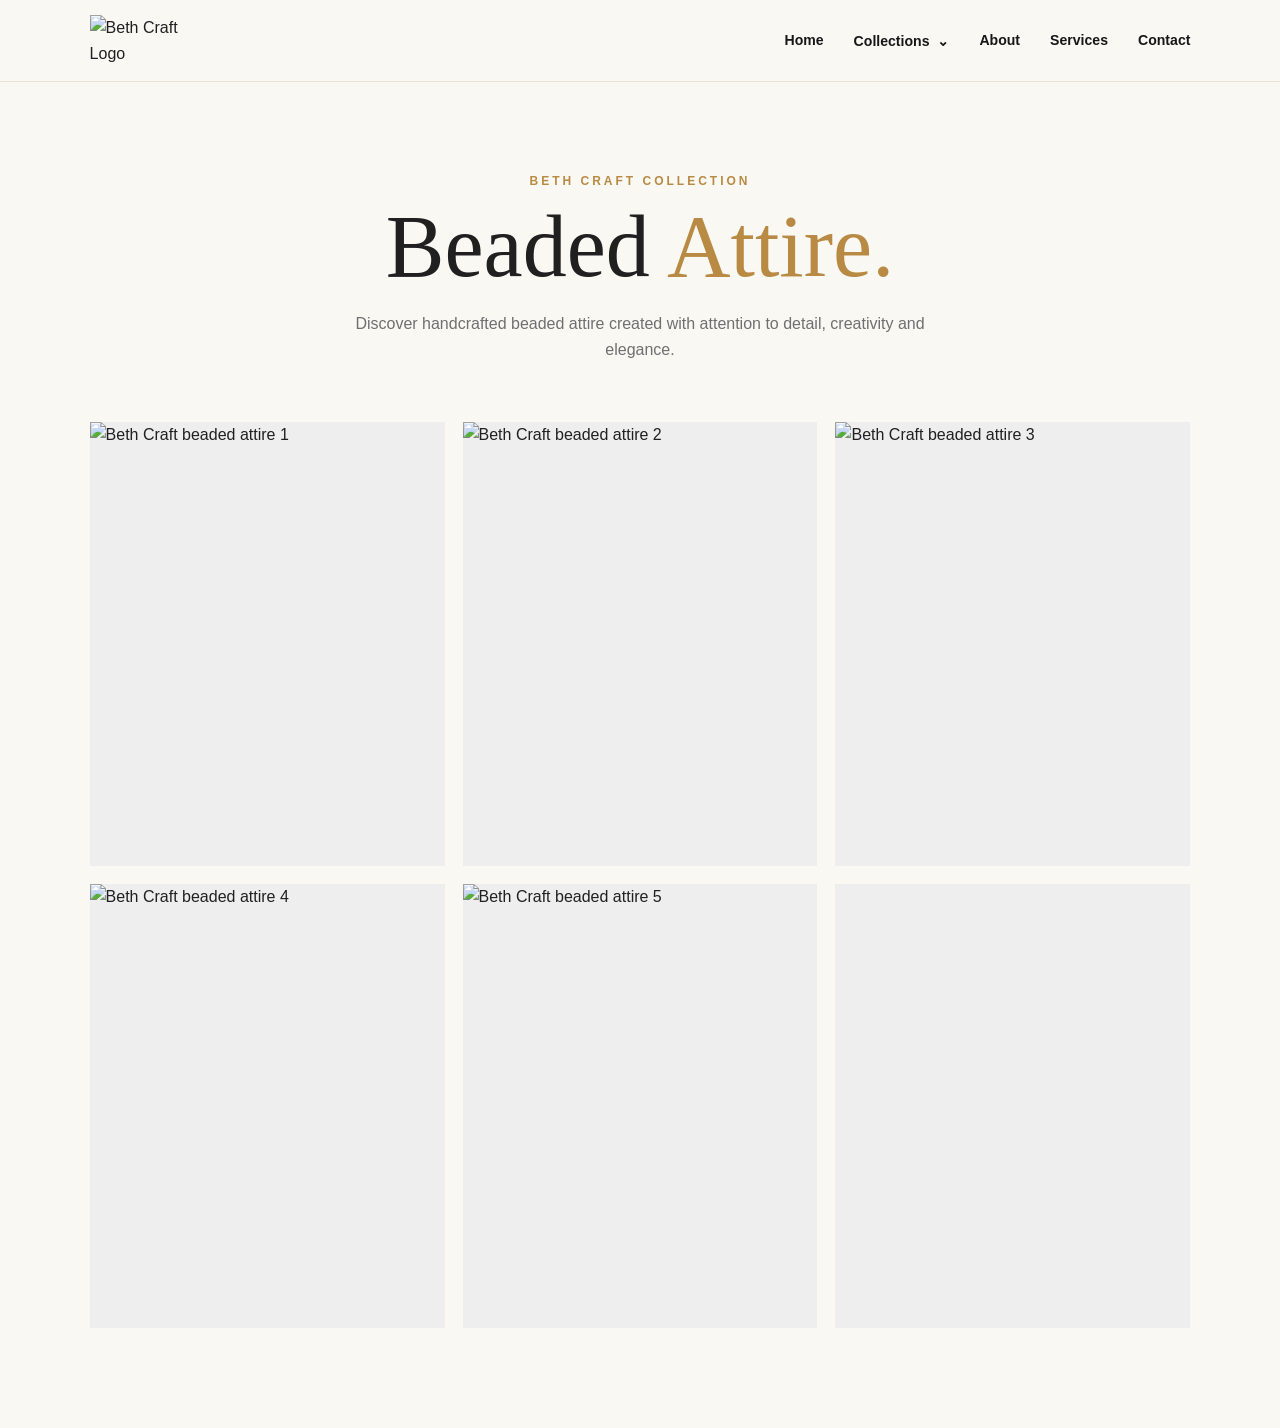
==== attire.html @ a70a7454 "Add files via upload" ====
<!DOCTYPE html>
<html lang="en">
<head>
    <meta charset="UTF-8">
    <meta name="viewport" content="width=device-width, initial-scale=1.0">
    <title>Beaded Attire | Beth Craft</title>
    <link rel="stylesheet" href="style.css">
</head>

<body>

<header class="navbar">

    <a href="index.html" class="logo">
        <img src="images/logo.png" alt="Beth Craft Logo">
    </a>

    <nav class="nav-links" id="navLinks">

        <a href="index.html">Home</a>

        <div class="dropdown">

            <button class="dropdown-btn">
                Collections <span>⌄</span>
            </button>

            <div class="dropdown-menu">
                <a href="attire.html">Beaded Attire</a>
                <a href="bags.html">Beaded Bags</a>
                <a href="accessories.html">Accessories</a>
                <a href="cloth.html">Beaded Cloth</a>
                <a href="others.html">Other Designs</a>
            </div>

        </div>

        <a href="index.html#about">About</a>
        <a href="index.html#services">Services</a>
        <a href="index.html#contact">Contact</a>

    </nav>

    <button class="menu-btn" id="menuBtn">☰</button>

</header>


<main>

<section class="collection-page">

    <div class="collection-header">

        <p class="eyebrow">BETH CRAFT COLLECTION</p>

        <h1>Beaded <span>Attire.</span></h1>

        <p>
            Discover handcrafted beaded attire created with
            attention to detail, creativity and elegance.
        </p>

    </div>


    <div class="gallery-grid">

        <div class="gallery-item"><img src="images/attire/attire1.jpg" alt="Beth Craft beaded attire 1"></div>
        <div class="gallery-item"><img src="images/attire/attire2.jpg" alt="Beth Craft beaded attire 2"></div>
        <div class="gallery-item"><img src="images/attire/attire3.jpg" alt="Beth Craft beaded attire 3"></div>
        <div class="gallery-item"><img src="images/attire/attire4.jpg" alt="Beth Craft beaded attire 4"></div>
        <div class="gallery-item"><img src="images/attire/attire5.jpg" alt="Beth Craft beaded attire 5"></div>
        <div class="gallery-item"><img src="images/attire/attire6.jpg" alt="
---- style.css ----
/* =========================================================
   BETH CRAFT — VERSION 1
   Main Website Styles
========================================================= */


/* =========================
   RESET
========================= */

* {
    margin: 0;
    padding: 0;
    box-sizing: border-box;
}

html {
    scroll-behavior: smooth;
}

body {
    font-family: Arial, Helvetica, sans-serif;
    background: #faf8f3;
    color: #202020;
    line-height: 1.6;
}

a {
    color: inherit;
    text-decoration: none;
}

button {
    font: inherit;
}

img {
    max-width: 100%;
    display: block;
}


/* =========================
   VARIABLES
========================= */

:root {
    --dark: #171717;
    --dark-soft: #242424;
    --gold: #b88a44;
    --gold-light: #d4ad6a;
    --cream: #faf8f3;
    --white: #ffffff;
    --grey: #6f6f6f;
    --border: #e7e1d6;
    --shadow: 0 15px 40px rgba(0, 0, 0, 0.08);
}


/* =========================
   GENERAL
========================= */

.section {
    padding: 100px 7%;
}

.section-heading {
    max-width: 700px;
    margin: 0 auto 55px;
    text-align: center;
}

.eyebrow {
    color: var(--gold);
    font-size: 0.75rem;
    font-weight: 700;
    letter-spacing: 3px;
    margin-bottom: 12px;
    text-transform: uppercase;
}

.section-heading h2 {
    font-family: Georgia, "Times New Roman", serif;
    font-size: clamp(2.2rem, 5vw, 4rem);
    line-height: 1.1;
    margin-bottom: 18px;
}

.section-heading h2 span,
.hero h1 span,
.contact-content h2 span {
    color: var(--gold);
}

.section-heading > p:last-child {
    color: var(--grey);
}


/* =========================
   NAVBAR
========================= */

.navbar {
    position: sticky;
    top: 0;
    z-index: 1000;

    height: 82px;
    padding: 0 7%;

    display: flex;
    align-items: center;
    justify-content: space-between;

    background: rgba(250, 248, 243, 0.96);
    border-bottom: 1px solid var(--border);
    backdrop-filter: blur(12px);
}

.logo img {
    width: 95px;
    height: auto;
}

.nav-links {
    display: flex;
    align-items: center;
    gap: 30px;
}

.nav-links > a,
.dropdown-btn {
    color: var(--dark);
    font-size: 0.88rem;
    font-weight: 600;
    transition: 0.3s ease;
}

.nav-links > a:hover,
.dropdown-btn:hover {
    color: var(--gold);
}


/* =========================
   DROPDOWN
========================= */

.dropdown {
    position: relative;
}

.dropdown-btn {
    border: none;
    background: transparent;
    cursor: pointer;
}

.dropdown-btn span {
    margin-left: 4px;
}

.dropdown-menu {
    position: absolute;
    top: calc(100% + 20px);
    left: 50%;
    transform: translateX(-50%) translateY(10px);

    width: 210px;
    padding: 10px;

    background: var(--white);
    border: 1px solid var(--border);
    box-shadow: var(--shadow);

    opacity: 0;
    visibility: hidden;
    pointer-events: none;

    transition: 0.3s ease;
}

.dropdown:hover .dropdown-menu {
    opacity: 1;
    visibility: visible;
    pointer-events: auto;
    transform: translateX(-50%) translateY(0);
}

.dropdown-menu a {
    display: block;
    padding: 12px 14px;

    color: var(--dark);
    font-size: 0.85rem;

    transition: 0.25s ease;
}

.dropdown-menu a:hover {
    background: var(--cream);
    color: var(--gold);
    padding-left: 20px;
}


/* =========================
   MOBILE MENU BUTTON
========================= */

.menu-btn {
    display: none;

    border: none;
    background: none;

    font-size: 1.8rem;
    cursor: pointer;
    color: var(--dark);
}


/* =========================
   HERO
========================= */

.hero {
    min-height: calc(100vh - 82px);

    padding: 80px 7%;

    display: flex;
    align-items: center;

    position: relative;
    overflow: hidden;

    background:
        radial-gradient(circle at 85% 25%, rgba(184, 138, 68, 0.12), transparent 25%),
        var(--cream);
}

.hero-content {
    max-width: 760px;
    position: relative;
    z-index: 2;
}

.hero h1 {
    font-family: Georgia, "Times New Roman", serif;
    font-size: clamp(3.2rem, 7vw, 6.5rem);
    line-height: 0.98;
    font-weight: 500;
    margin-bottom: 28px;
}

.hero-text {
    max-width: 580px;
    color: var(--grey);
    font-size: 1.05rem;
    margin-bottom: 35px;
}

.hero-buttons {
    display: flex;
    flex-wrap: wrap;
    gap: 14px;
}

.btn {
    display: inline-flex;
    align-items: center;
    justify-content: center;

    min-height: 52px;
    padding: 0 25px;

    font-size: 0.85rem;
    font-weight: 700;

    transition: 0.3s ease;
}

.primary-btn {
    color: var(--white);
    background: var(--dark);
}

.primary-btn:hover {
    background: var(--gold);
    transform: translateY(-3px);
}

.secondary-btn {
    color: var(--dark);
    border: 1px solid var(--dark);
}

.secondary-btn:hover {
    background: var(--dark);
    color: var(--white);
    transform: translateY(-3px);
}


/* =========================
   HERO DECORATION
========================= */

.hero-decoration {
    position: absolute;
    right: 5%;
    top: 50%;

    width: 420px;
    height: 420px;

    transform: translateY(-50%);
    border: 1px solid rgba(184, 138, 68, 0.3);
    border-radius: 50%;
}

.hero-decoration::before {
    content: "";
    position: absolute;
    inset: 45px;

    border: 1px solid rgba(184, 138, 68, 0.35);
    border-radius: 50%;
}

.bead {
    position: absolute;

    width: 55px;
    height: 55px;

    border-radius: 50%;

    background: var(--gold);
    box-shadow:
        inset -7px -7px 15px rgba(0, 0, 0, 0.12),
        0 8px 20px rgba(0, 0, 0, 0.12);
}

.bead-one {
    top: 10%;
    left: 42%;
}

.bead-two {
    right: 4%;
    top: 45%;
    width: 35px;
    height: 35px;
}

.bead-three {
    bottom: 12%;
    left: 30%;
    width: 42px;
    height: 42px;
}

.bead-four {
    left: 4%;
    top: 42%;
    width: 28px;
    height: 28px;
}


/* =========================
   ABOUT
========================= */

.about {
    background: var(--white);
}

.about-grid {
    max-width: 1100px;
    margin: auto;

    display: grid;
    grid-template-columns: 0.9fr 1.1fr;
    gap: 80px;
    align-items: center;
}

.about-image {
    min-height: 470px;

    display: grid;
    place-items: center;

    background:
        linear-gradient(135deg, rgba(184, 138, 68, 0.18), transparent),
        var(--dark);
}

.about-placeholder {
    width: 230px;
    height: 230px;

    display: grid;
    place-items: center;

    border: 1px solid rgba(255,255,255,0.4);
    border-radius: 50%;

    color: var(--gold-light);
    font-family: Georgia, serif;
    font-size: 4rem;
}

.about-content > p {
    color: var(--grey);
    margin-bottom: 20px;
}

.about-features {
    margin-top: 35px;

    display: flex;
    flex-wrap: wrap;
    gap: 35px;
}

.about-features div {
    display: flex;
    flex-direction: column;
}

.about-features strong {
    color: var(--gold);
    font-size: 0.75rem;
}

.about-features span {
    font-weight: 700;
    font-size: 0.9rem;
}


/* =========================
   COLLECTIONS
========================= */

.collections {
    background: var(--cream);
}

.collection-grid {
    max-width: 1200px;
    margin: auto;

    display: grid;
    grid-template-columns: repeat(3, 1fr);
    gap: 20px;
}

.collection-card {
    min-height: 300px;
    padding: 35px;

    position: relative;
    overflow: hidden;

    display: flex;
    flex-direction: column;
    justify-content: flex-end;

    background: var(--white);
    border: 1px solid var(--border);

    transition: 0.4s ease;
}

.collection-card:nth-child(4),
.collection-card:nth-child(5) {
    grid-column: span 1;
}

.collection-card:hover {
    transform: translateY(-8px);
    box-shadow: var(--shadow);
    border-color: var(--gold-light);
}

.collection-number {
    position: absolute;
    top: 25px;
    right: 30px;

    color: #ddd;
    font-family: Georgia, serif;
    font-size: 2rem;
}

.collection-icon {
    margin-bottom: auto;

    color: var(--gold);
    font-size: 2.2rem;
}

.collection-card h3 {
    font-family: Georgia, serif;
    font-size: 1.65rem;
    margin-bottom: 10px;
}

.collection-card p {
    max-width: 300px;
    color: var(--grey);
    font-size: 0.9rem;
}

.view-link {
    margin-top: 22px;

    color: var(--gold);
    font-size: 0.78rem;
    font-weight: 700;
    letter-spacing: 1px;
}


/* =========================
   SERVICES
========================= */

.services {
    background: var(--dark);
    color: var(--white);
}

.services .section-heading > p:last-child {
    color: #aaa;
}

.services-grid {
    max-width: 1100px;
    margin: auto;

    display: grid;
    grid-template-columns: repeat(3, 1fr);
    gap: 20px;
}

.service-card {
    padding: 40px 30px;

    border: 1px solid rgba(255,255,255,0.12);

    transition: 0.3s ease;
}

.service-card:hover {
    border-color: var(--gold);
    transform: translateY(-5px);
}

.service-number {
    color: var(--gold);
    font-size: 0.75rem;
    font-weight: 700;
}

.service-card h3 {
    margin: 30px 0 15px;

    font-family: Georgia, serif;
    font-size: 1.5rem;
}

.service-card p {
    color: #aaa;
    font-size: 0.9rem;
}

.order-note {
    max-width: 1100px;
    margin: 45px auto 0;

    padding: 30px;

    display: flex;
    justify-content: space-between;
    align-items: center;
    gap: 30px;

    background: #202020;
    border: 1px solid rgba(255,255,255,0.1);
}

.order-note strong {
    font-family: Georgia, serif;
    font-size: 1.2rem;
}

.order-note p {
    margin-top: 5px;
    color: #aaa;
    font-size: 0.85rem;
}


/* =========================
   REVIEWS
========================= */

.reviews {
    background: var(--white);
}

.reviews-grid {
    max-width: 1100px;
    margin: auto;

    display: grid;
    grid-template-columns: repeat(3, 1fr);
    gap: 20px;
}

.review-card {
    padding: 35px;

    background: var(--cream);
    border: 1px solid var(--border);
}

.stars {
    color: var(--gold);
    letter-spacing: 4px;
    margin-bottom: 20px;
}

.review-card p {
    color: var(--grey);
    font-size: 0.92rem;
    margin-bottom: 25px;
}

.review-card h4 {
    font-size: 0.85rem;
}

.review-note {
    margin-top: 30px;
    text-align: center;
    color: var(--grey);
    font-size: 0.8rem;
}


/* =========================
   CONTACT
========================= */

.contact {
    background: var(--cream);
}

.contact-box {
    max-width: 1150px;
    margin: auto;

    padding: 70px;

    display: grid;
    grid-template-columns: 1fr 1fr;
    gap: 70px;

    background: var(--dark);
    color: var(--white);
}

.contact-content h2 {
    font-family: Georgia, serif;
    font-size: clamp(2.2rem, 4vw, 3.8rem);
    line-height: 1.1;
    margin-bottom: 20px;
}

.contact-content > p:last-child {
    max-width: 500px;
    color: #aaa;
}

.contact-links {
    display: flex;
    flex-direction: column;
}

.contact-link {
    padding: 20px 0;

    display: flex;
    justify-content: space-between;
    gap: 20px;

    border-bottom: 1px solid rgba(255,255,255,0.12);

    transition: 0.3s ease;
}

.contact-link:hover {
    padding-left: 10px;
}

.contact-link span {
    color: #aaa;
    font-size: 0.8rem;
}

.contact-link strong {
    color: var(--gold-light);
    font-size: 0.85rem;
}


/* =========================
   FOOTER
========================= */

.footer {
    padding: 55px 7% 30px;

    text-align: center;

    background: #111;
    color: var(--white);
}

.footer-logo img {
    width: 100px;
    margin: 0 auto 15px;
}

.footer > p {
    color: #999;
    font-size: 0.8rem;
}

.footer-socials {
    margin: 25px 0;

    display: flex;
    justify-content: center;
    flex-wrap: wrap;
    gap: 25px;
}

.footer-socials a {
    color: #bbb;
    font-size: 0.8rem;

    transition: 0.3s ease;
}

.footer-socials a:hover {
    color: var(--gold-light);
}

.copyright {
    padding-top: 25px;

    border-top: 1px solid rgba(255,255,255,0.1);

    font-size: 0.7rem !important;
}


/* =========================
   ANIMATIONS
========================= */

.hero-content,
.section-heading,
.collection-card,
.service-card,
.review-card,
.contact-box {
    animation: fadeUp 0.8s ease both;
}

@keyframes fadeUp {

    from {
        opacity: 0;
        transform: translateY(25px);
    }

    to {
        opacity: 1;
        transform: translateY(0);
    }

}


/* =========================
   TABLET
========================= */

@media (max-width: 900px) {

    .nav-links {
        gap: 18px;
    }

    .hero-decoration {
        opacity: 0.35;
        right: -120px;
    }

    .about-grid {
        grid-template-columns: 1fr;
        gap: 45px;
    }

    .about-image {
        min-height: 350px;
    }

    .collection-grid {
        grid-template-columns: repeat(2, 1fr);
    }

    .services-grid,
    .reviews-grid {
        grid-template-columns: 1fr;
    }

    .contact-box {
        grid-template-columns: 1fr;
        padding: 50px;
        gap: 40px;
    }

}


/* =========================
   MOBILE
========================= */

@media (max-width: 700px) {

    .section {
        padding: 75px 6%;
    }


    /* NAVIGATION */

    .navbar {
        height: 72px;
        padding: 0 6%;
    }

    .logo img {
        width: 80px;
    }

    .menu-btn {
        display: block;
    }

    .nav-links {
        position: absolute;
        top: 72px;
        left: 0;

        width: 100%;

        padding: 20px 6% 30px;

        display: flex;
        flex-direction: column;
        align-items: stretch;
        gap: 0;

        background: var(--cream);
        border-bottom: 1px solid var(--border);

        opacity: 0;
        visibility: hidden;
        pointer-events: none;

        transform: translateY(-10px);
        transition: 0.3s ease;
    }

    .nav-links.active {
        opacity: 1;
        visibility: visible;
        pointer-events: auto;
        transform: translateY(0);
    }

    .nav-links > a,
    .dropdown-btn {
        width: 100%;
        padding: 15px 0;
        text-align: left;
        border-bottom: 1px solid var(--border);
    }

    .dropdown-menu {
        position: static;

        width: 100%;
        padding: 0;

        transform: none;
        box-shadow: none;
        border: none;

        background: transparent;

        opacity: 1;
        visibility: visible;
        pointer-events: auto;
    }

    .dropdown-menu a {
        padding: 12px 15px;
        border-bottom: 1px solid var(--border);
    }

    .dropdown:hover .dropdown-menu {
        transform: none;
    }


    /* HERO */

    .hero {
        min-height: 90vh;
        padding: 70px 6%;
    }

    .hero h1 {
        font-size: clamp(3rem, 14vw, 5rem);
    }

    .hero-text {
        font-size: 0.95rem;
    }

    .hero-decoration {
        width: 280px;
        height: 280px;

        right: -130px;
        top: 60%;
    }

    .hero-buttons {
        flex-direction: column;
        align-items: stretch;
    }

    .btn {
        width: 100%;
    }


    /* ABOUT */

    .about-image {
        min-height: 300px;
    }

    .about-features {
        gap: 25px;
    }


    /* COLLECTIONS */

    .collection-grid {
        grid-template-columns: 1fr;
    }

    .collection-card {
        min-height: 280px;
    }


    /* SERVICES */

    .order-note {
        flex-direction: column;
        align-items: stretch;
    }


    /* CONTACT */

    .contact-box {
        padding: 35px 25px;
    }

    .contact-link {
        flex-direction: column;
        gap: 5px;
    }

}


/* =========================
   SMALL PHONES
========================= */

@media (max-width: 400px) {

    .hero h1 {
        font-size: 2.8rem;
    }

    .section-heading h2 {
        font-size: 2.2rem;
    }

    .about-placeholder {
        width: 180px;
        height: 180px;
        font-size: 3rem;
    }

}
/* =========================
   SCROLL REVEAL
========================= */

.reveal {
    opacity: 0;
    transform: translateY(30px);
    transition: opacity 0.8s ease, transform 0.8s ease;
}

.reveal.show {
    opacity: 1;
    transform: translateY(0);
}
/* =========================================================
   COLLECTION / GALLERY PAGES
========================================================= */

.collection-page {
    min-height: 100vh;
    padding: 90px 7% 100px;
    background: var(--cream);
}

.collection-header {
    max-width: 750px;
    margin: 0 auto 60px;
    text-align: center;
}

.collection-header h1 {
    font-family: Georgia, "Times New Roman", serif;
    font-size: clamp(3rem, 7vw, 5.5rem);
    line-height: 1;
    font-weight: 500;
    margin-bottom: 20px;
}

.collection-header h1 span {
    color: var(--gold);
}

.collection-header > p:last-child {
    max-width: 600px;
    margin: auto;
    color: var(--grey);
}


/* IMAGE GALLERY */

.gallery-grid {
    max-width: 1250px;
    margin: 0 auto;

    display: grid;
    grid-template-columns: repeat(3, 1fr);
    gap: 18px;
}

.gallery-item {
    position: relative;
    overflow: hidden;

    background: #eee;

    aspect-ratio: 4 / 5;

    cursor: pointer;
}

.gallery-item img {
    width: 100%;
    height: 100%;

    object-fit: cover;

    transition: transform 0.6s ease;
}

.gallery-item:hover img {
    transform: scale(1.06);
}


/* ENQUIRY SECTION */

.collection-cta {
    max-width: 850px;
    margin: 80px auto 0;

    padding: 55px 30px;

    text-align: center;

    background: var(--dark);
    color: var(--white);
}

.collection-cta h2 {
    font-family: Georgia, "Times New Roman", serif;
    font-size: clamp(2rem, 4vw, 3rem);
    margin-bottom: 12px;
}

.collection-cta p {
    max-width: 550px;
    margin: 0 auto 25px;

    color: #aaa;
}


/* COLLECTION MOBILE */

@media (max-width: 800px) {

    .collection-page {
        padding: 70px 6%;
    }

    .gallery-grid {
        grid-template-columns: repeat(2, 1fr);
        gap: 12px;
    }

}


@media (max-width: 500px) {

    .gallery-grid {
        grid-template-columns: 1fr;
    }

    .collection-header h1 {
        font-size: 3.2rem;
    }

    .collection-cta {
        padding: 40px 20px;
    }

}
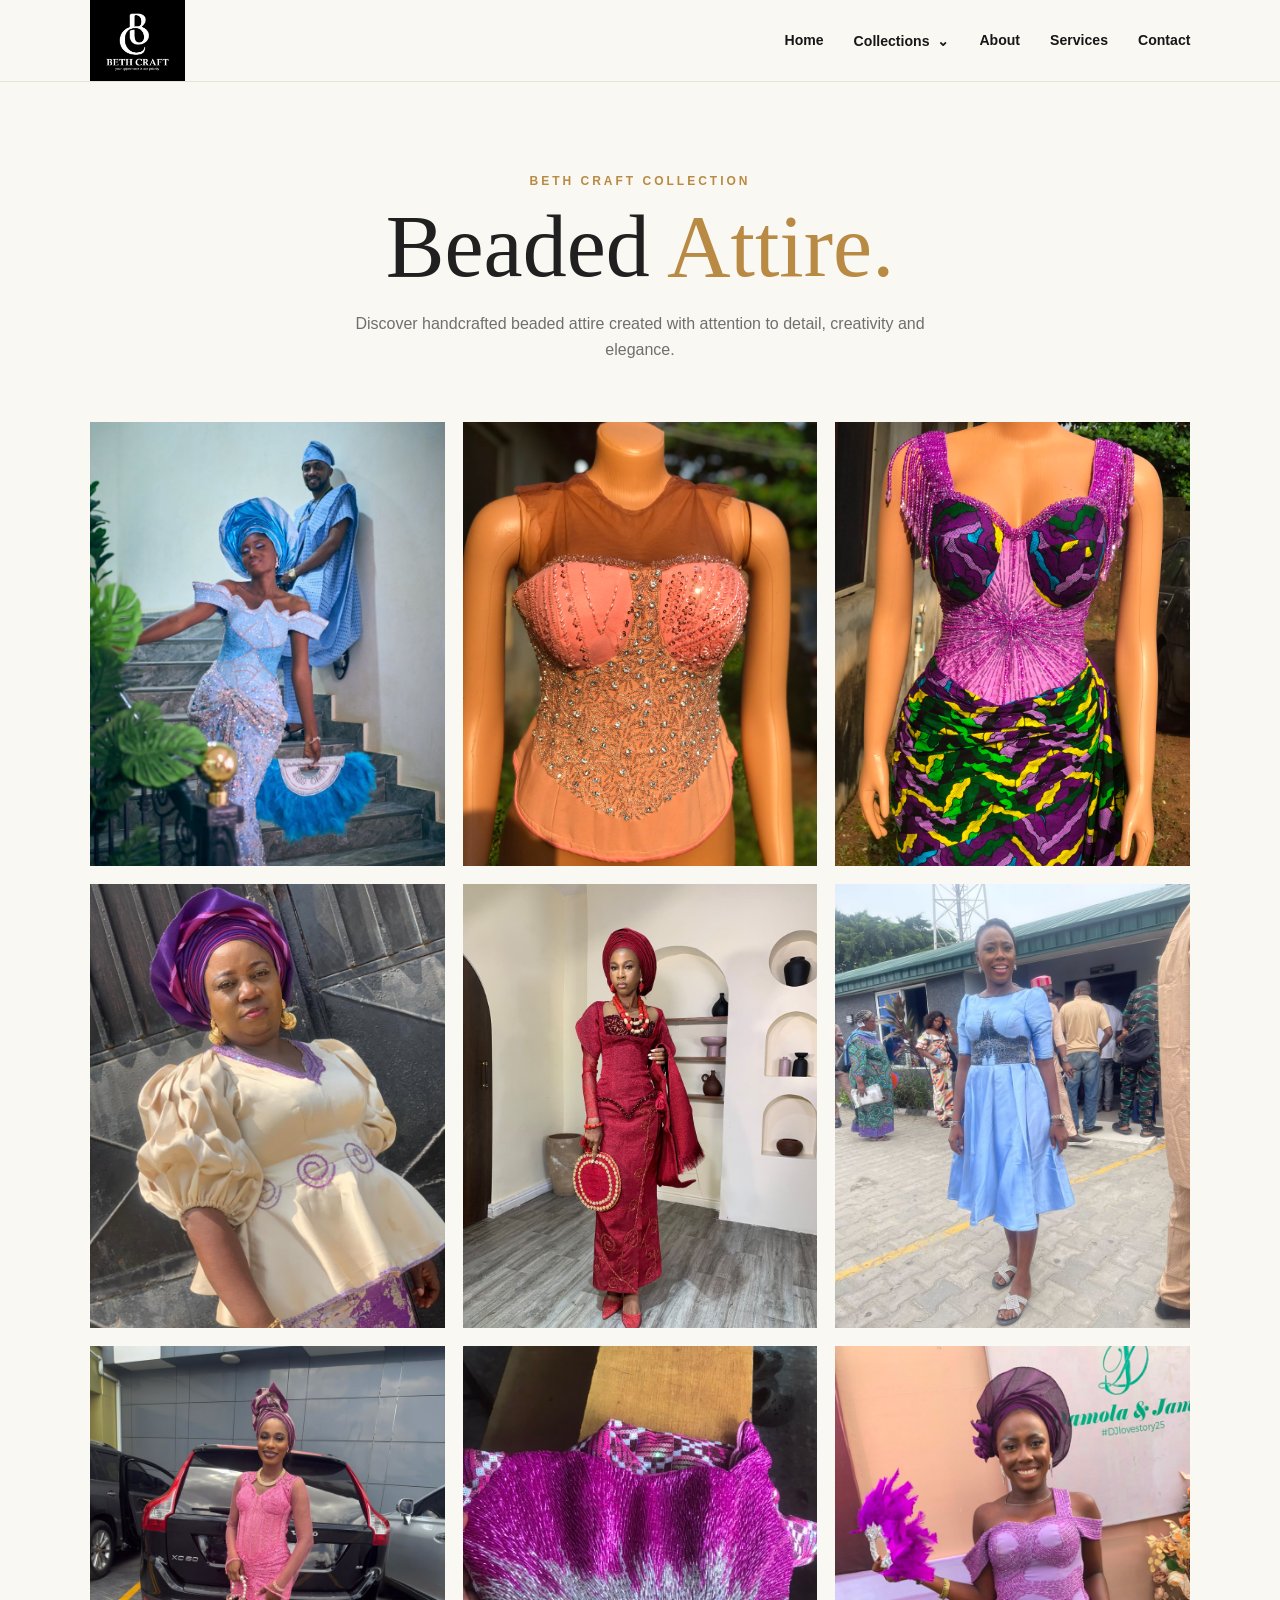
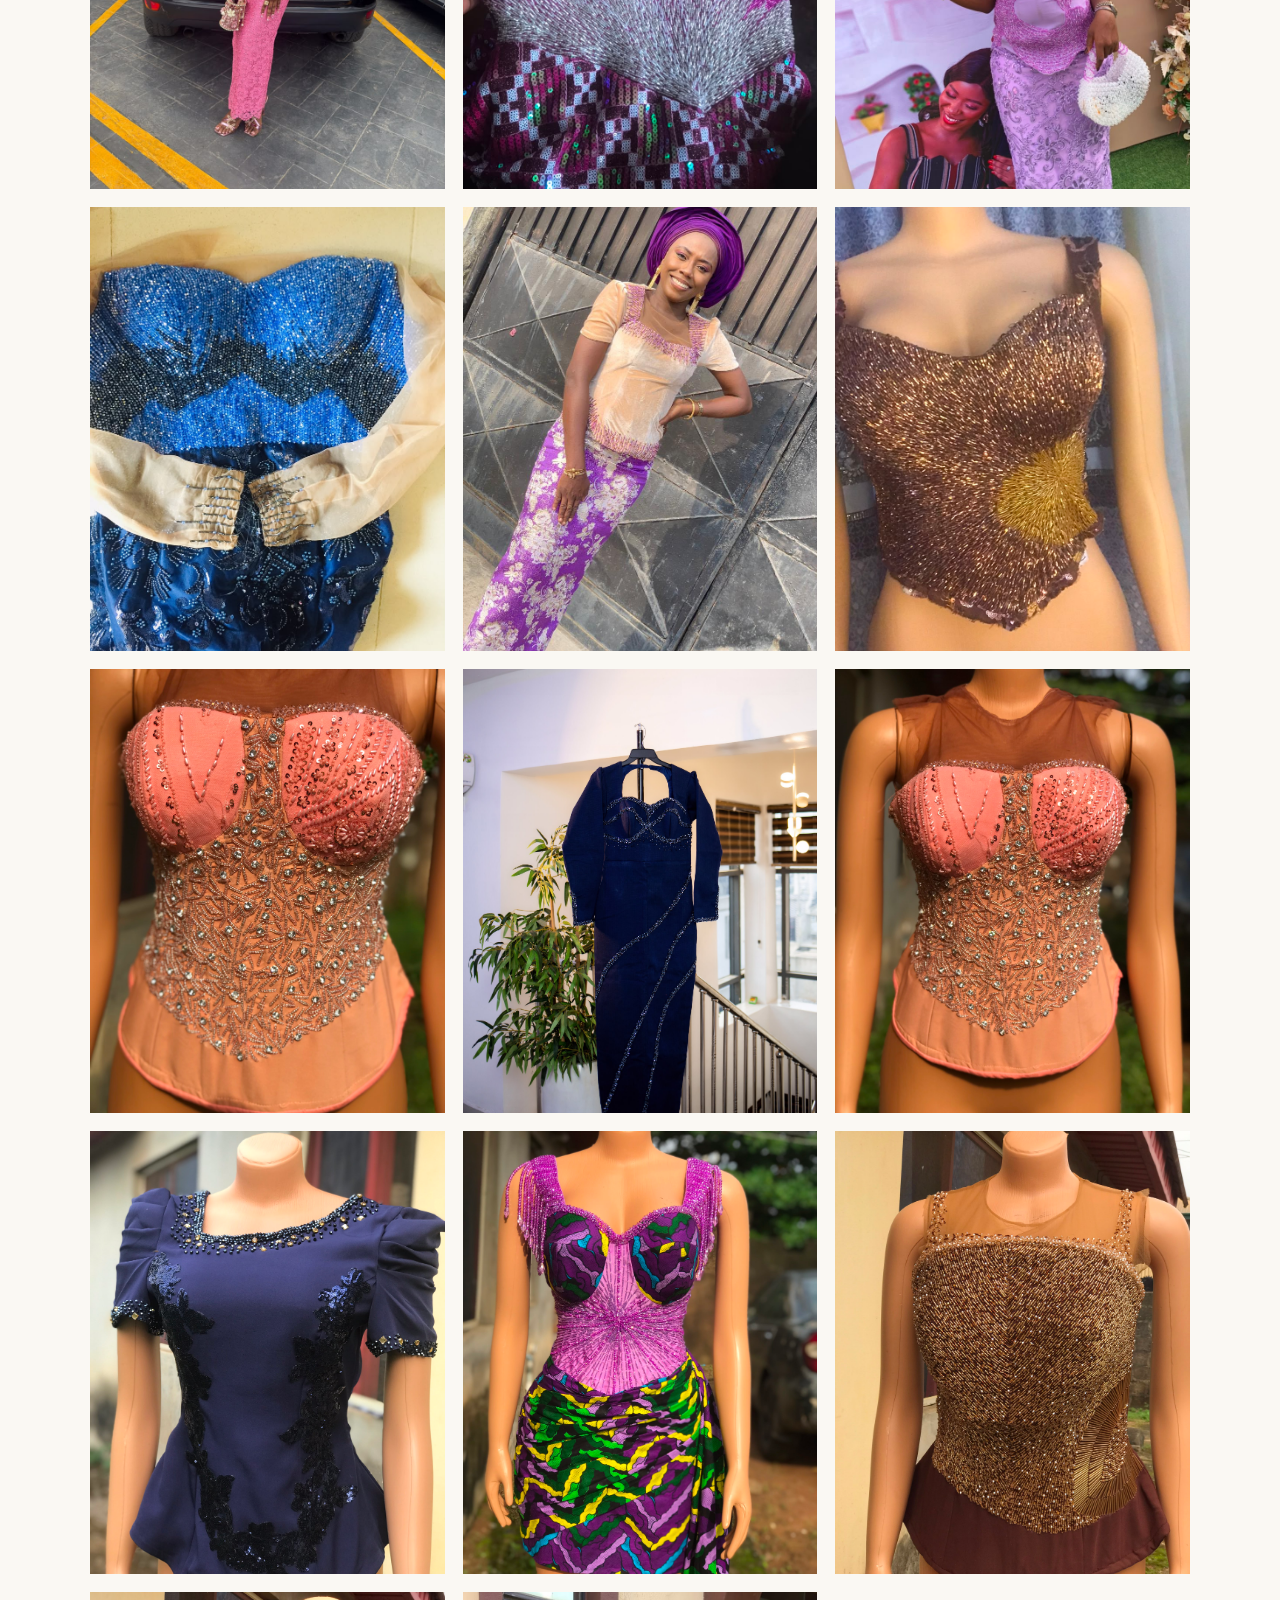
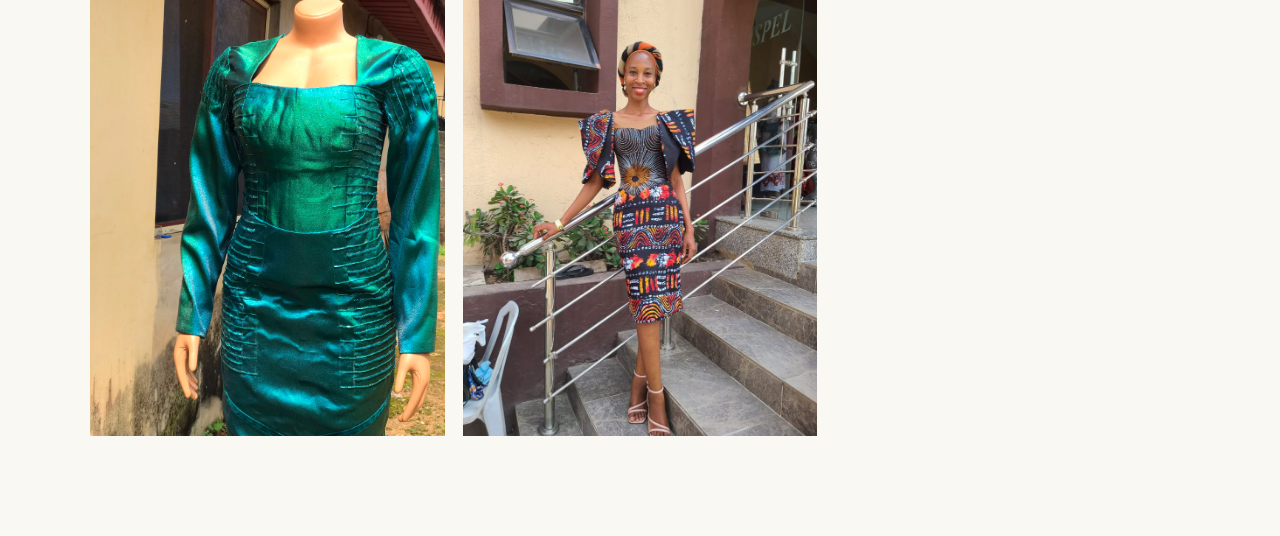
==== commit 08980e7e: "Update attire.html" ====
--- a/attire.html
+++ b/attire.html
@@ -71,4 +71,18 @@
         <div class="gallery-item"><img src="images/attire/attire3.jpg" alt="Beth Craft beaded attire 3"></div>
         <div class="gallery-item"><img src="images/attire/attire4.jpg" alt="Beth Craft beaded attire 4"></div>
         <div class="gallery-item"><img src="images/attire/attire5.jpg" alt="Beth Craft beaded attire 5"></div>
-        <div class="gallery-item"><img src="images/attire/attire6.jpg" alt="+        <div class="gallery-item"><img src="images/attire/attire6.jpg" alt="Beth Craft beaded attire 6"></div>
+        <div class="gallery-item"><img src="images/attire/attire9.jpg" alt="Beth Craft beaded attire 9"></div>
+        <div class="gallery-item"><img src="images/attire/attire7.jpg" alt="Beth Craft beaded attire 7"></div>
+        <div class="gallery-item"><img src="images/attire/attire8.jpg" alt="Beth Craft beaded attire 8"></div>
+        <div class="gallery-item"><img src="images/attire/attire10.jpg" alt="Beth Craft beaded attire 10"></div>
+        <div class="gallery-item"><img src="images/attire/attire11.jpg" alt="Beth Craft beaded attire 11"></div>
+        <div class="gallery-item"><img src="images/attire/attire12.jpg" alt="Beth Craft beaded attire 12"></div>
+        <div class="gallery-item"><img src="images/attire/attire13.jpg" alt="Beth Craft beaded attire 13"></div>
+        <div class="gallery-item"><img src="images/attire/attire14.jpg" alt="Beth Craft beaded attire 14"></div>
+        <div class="gallery-item"><img src="images/attire/attire15.jpg" alt="Beth Craft beaded attire 15"></div>
+        <div class="gallery-item"><img src="images/attire/attire16.jpg" alt="Beth Craft beaded attire 16"></div>
+        <div class="gallery-item"><img src="images/attire/attire17.jpg" alt="Beth Craft beaded attire 17"></div>
+        <div class="gallery-item"><img src="images/attire/attire18.jpg" alt="Beth Craft beaded attire 18"></div>
+        <div class="gallery-item"><img src="images/attire/attire19.jpg" alt="Beth Craft beaded attire 19"></div>
+        <div class="gallery-item"><img src="images/attire/attire20.jpg" alt="Beth Craft beaded attire 20"></div>
